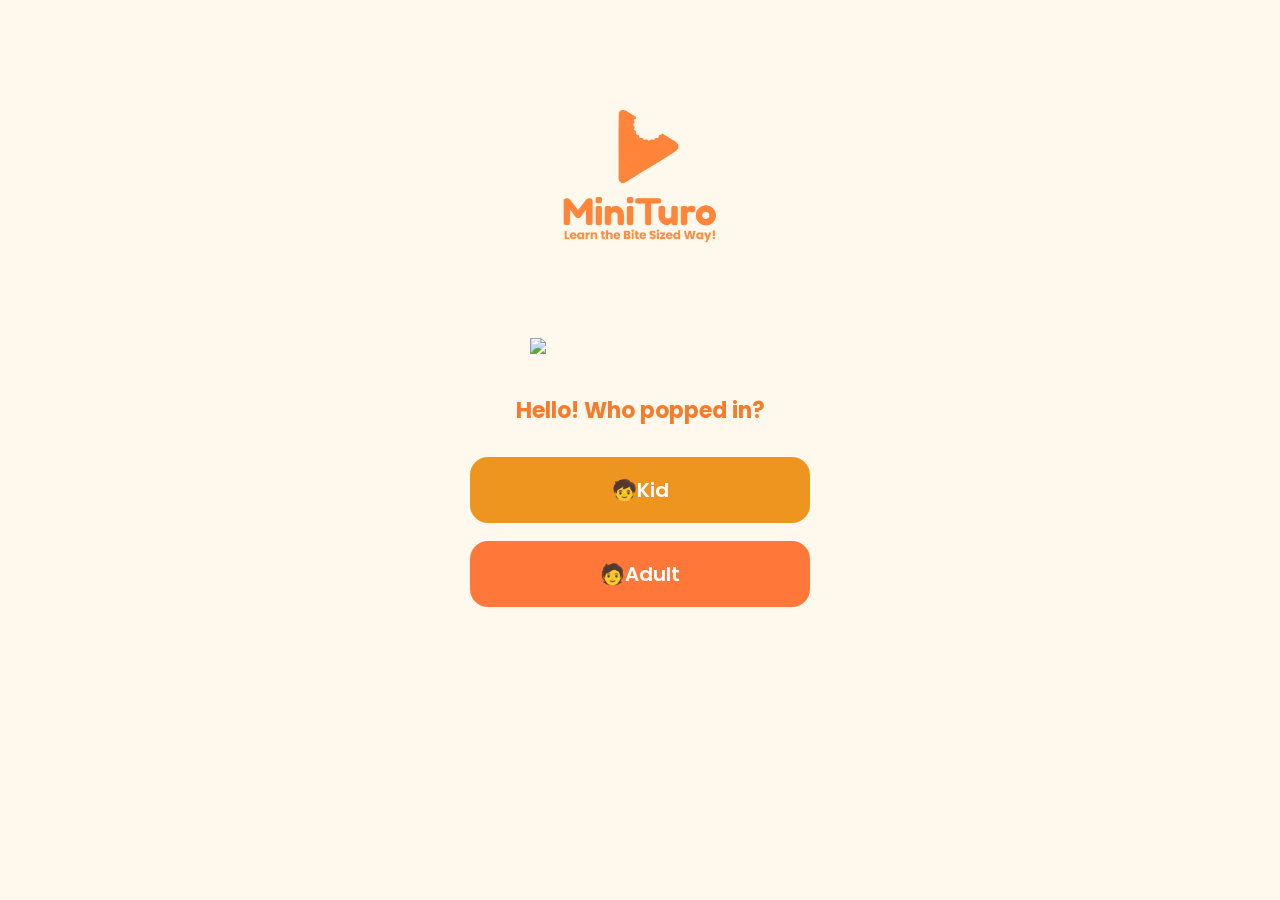
==== index.html @ 5e732290 "project added" ====
<!DOCTYPE html>
<html lang="en">
<head>
<meta charset="UTF-8" />
<meta name="viewport" content="width=device-width, initial-scale=1.0" />
<title>MiniTuro</title>

<link href="https://fonts.googleapis.com/css2?family=Poppins:wght@400;600;700&display=swap" rel="stylesheet">
<link rel="stylesheet" href="https://cdnjs.cloudflare.com/ajax/libs/font-awesome/6.5.1/css/all.min.css">

<style>

*{
  margin:0;
  padding:0;
  box-sizing:border-box;
  font-family:'Poppins', sans-serif;
}

body{
  background:#fff9ed;
  display:flex;
  justify-content:center;
  align-items:center;
  min-height:100vh;
}

/* Phone Container */
.phone{
  width:390px;
  height:844px;
  background:#fff9ed;
  display:flex;
  flex-direction:column;
  align-items:center;
  padding:30px 25px;
  position:relative;
}

/* Logo */
.logo{
  width:160px;
  margin-top:20px;
}

/* Bitsy */
.bitsy{
  width:220px;
  margin:60px 0 40px 0;
}

/* Greeting Text */
.greeting{
  font-size:22px;
  font-weight:700;
  color:#F57C2C;
  margin-bottom:30px;
  text-align:center;
}

/* Buttons */
.btn-main{
  width:100%;
  padding:18px;
  border:none;
  border-radius:18px;
  font-size:20px;
  font-weight:600;
  cursor:pointer;
  margin-bottom:18px;
  transition:0.3s ease;
}

.kid{
  background:#ee9520;
  color:white;
}

.adult{
  background:#ff7839;
  color:white;
}

/* Popup Overlay */
.overlay{
  position:fixed;
  top:0;
  left:0;
  width:100%;
  height:100%;
  background:rgba(0,0,0,0.45);
  display:none;
  justify-content:center;
  align-items:center;
  z-index:1000;
}

/* Popup Sign In Box */
.popup-box{
  background:white;
  width:330px;
  padding:30px 25px;
  border-radius:20px;
  box-shadow:0 10px 30px rgba(0,0,0,0.15);
  animation:fadeIn 0.3s ease;
}

.form-title{
  text-align:center;
  margin-bottom:20px;
  color:#F57C2C;
}

/* Input Styling */
.input-group{
  position:relative;
  margin-bottom:20px;
}

.input-group i{
  position:absolute;
  left:10px;
  top:50%;
  transform:translateY(-50%);
  color:#F57C2C;
}

.input-group input{
  width:100%;
  padding:12px 12px 12px 35px;
  border-radius:10px;
  border:1px solid #ddd;
  outline:none;
}

.input-group label{
  display:none;
}

/* Sign In Button */
.btn-submit{
  width:100%;
  padding:12px;
  border:none;
  border-radius:12px;
  background:#F57C2C;
  color:white;
  font-weight:600;
  cursor:pointer;
}

.btn-submit:hover{
  background:#e56f22;
}

.close-btn{
  text-align:center;
  margin-top:15px;
  font-size:14px;
  color:#888;
  cursor:pointer;
}

@keyframes fadeIn{
  from{transform:scale(0.9); opacity:0;}
  to{transform:scale(1); opacity:1;}
}

</style>
</head>

<body>

<div class="phone">

  <img src="img/brandlogo.png" class="logo">
  <img src="img/bitsyneutral.gif" class="bitsy">
  <div class="greeting">Hello! Who popped in?</div>

  <button class="btn-main kid" onclick="openPopup()">🧒Kid</button>
  <button class="btn-main adult" onclick="location.href='intro.html'">
  🧑Adult
  </button>

</div>

<!-- Popup Sign In -->
<div class="overlay" id="popupOverlay">
  <div class="popup-box">

    <h1 class="form-title">Parent Sign In</h1>

    <p style="font-size:14px; text-align:center; margin-bottom:20px; color:#555;">
      For a safe learning experience, please sign in as a parent or guardian first.
    </p>

    <form method="get" action="intro.html">
      
      <div class="input-group">
        <i class="fas fa-envelope"></i>
        <input type="email" name="email" placeholder="Email" required>
      </div>

      <div class="input-group">
        <i class="fas fa-lock"></i>
        <input type="password" name="password" placeholder="Password" required>
      </div>

      <input type="submit" class="btn-submit" value="Sign In">
    </form>

    <div class="close-btn" onclick="closePopup()">Cancel</div>

  </div>
</div>

<script>

function openPopup(){
  document.getElementById("popupOverlay").style.display = "flex";
}

function closePopup(){
  document.getElementById("popupOverlay").style.display = "none";
}

</script>

</body>
</html>
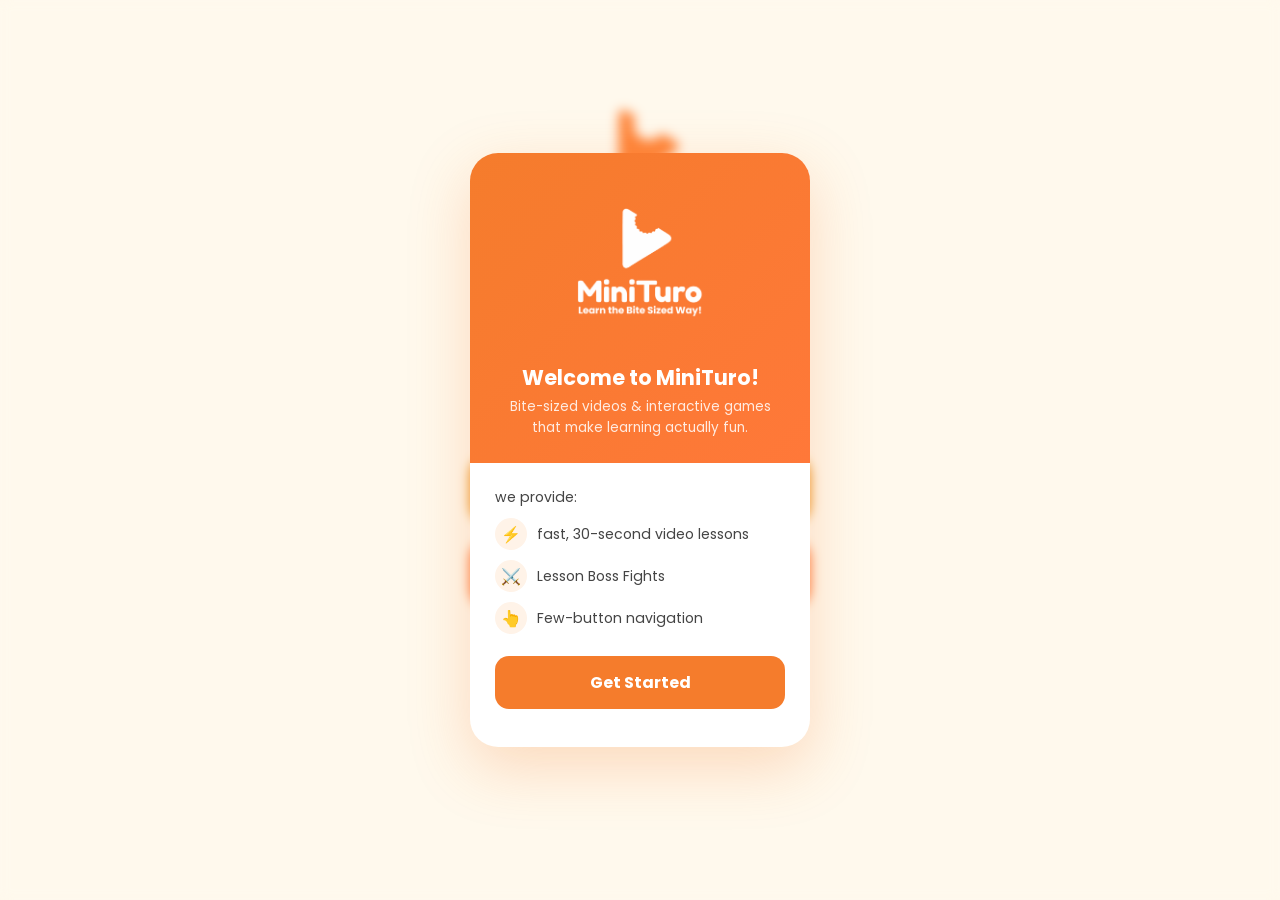
==== commit d2af13a7: "index html revisions that includes landing page and new logo" ====
--- a/index.html
+++ b/index.html
@@ -166,6 +166,134 @@
   to{transform:scale(1); opacity:1;}
 }
 
+/*-landing overlay-*/
+.landing-overlay{
+position: fixed;
+inset: 0;                          /* stretches it across the whole screen */
+backdrop-filter: blur(6px);        /* blurs the background behind the popup */
+display: none;                     /* hidden until JS shows it */
+justify-content: center;
+align-items: center;    
+}
+
+
+/* ── Landing Popup Box ── */
+.landing-popup {
+  background: white;
+  width: 340px;
+  border-radius: 28px;
+  overflow: hidden;
+  box-shadow: 0 20px 60px rgba(245, 124, 44, 0.25);
+  animation: popupIn 0.45s cubic-bezier(0.34, 1.56, 0.64, 1) both;
+}
+
+/* Coloured header band */
+.landing-popup .popup-header {
+  background: linear-gradient(135deg, #F57C2C, #ff7839);
+  padding: 30px 25px 25px;
+  text-align: center;
+  position: relative;
+}
+
+.landing-popup .popup-header img.popup-logo {
+  width: 130px;
+  margin-bottom: 12px;
+  /* ✏️ Replace src with your logo path */
+}
+
+/* Placeholder logo shown when no image */
+.logo-placeholder {
+  display: inline-block;
+  font-size: 1.6rem;
+  font-weight: 700;
+  color: white;
+  letter-spacing: -0.5px;
+  margin-bottom: 10px;
+}
+
+.landing-popup .popup-header h2 {
+  color: white;
+  font-size: 1.3rem;
+  font-weight: 700;
+  line-height: 1.3;
+  /* ✏️ REPLACE: Main headline */
+}
+
+.landing-popup .popup-header p {
+  color: rgba(255,255,255,0.85);
+  font-size: 0.85rem;
+  margin-top: 6px;
+  line-height: 1.5;
+  /* ✏️ REPLACE: Short subheadline */
+}
+
+/* Popup body */
+.landing-popup .popup-body {
+  padding: 24px 25px 28px;
+}
+
+/* Feature bullets */
+.features {
+  list-style: none;
+  margin-bottom: 22px;
+  display: flex;
+  flex-direction: column;
+  gap: 10px;
+}
+
+.features li {
+  display: flex;
+  align-items: center;
+  gap: 10px;
+  font-size: 0.88rem;
+  color: #444;
+}
+
+.features li .icon {
+  width: 32px;
+  height: 32px;
+  background: #fff3e8;
+  border-radius: 50%;
+  display: flex;
+  align-items: center;
+  justify-content: center;
+  flex-shrink: 0;
+  font-size: 1rem;
+}
+
+/* CTA Button */
+.btn-cta {
+  width: 100%;
+  padding: 14px;
+  border: none;
+  border-radius: 14px;
+  background: #F57C2C;
+  color: white;
+  font-size: 1rem;
+  font-weight: 700;
+  cursor: pointer;
+  transition: background 0.2s, transform 0.15s;
+  margin-bottom: 10px;
+  /* ✏️ REPLACE: Button label */
+}
+
+.btn-cta:hover {
+  background: #e56f22;
+  transform: translateY(-1px);
+}
+
+/* Secondary link */
+.btn-secondary {
+  display: block;
+  text-align: center;
+  color: #aaa;
+  font-size: 0.82rem;
+  cursor: pointer;
+  /* ✏️ REPLACE: e.g. "Maybe later" or "Skip for now" */
+}
+
+.btn-secondary:hover { color: #F57C2C; }
+
 </style>
 </head>
 
@@ -183,6 +311,48 @@
   </button>
 
 </div>
+
+<div class="landing-overlay" id="landingOverlay">
+  <div class="landing-popup">
+
+    <!-- Header -->
+    <div class="popup-header">
+
+      <!-- ✏️ OPTION A: use your logo image -->
+      <img src="img/whiteminituro.png" class="popup-logo" alt="MiniTuro">
+
+      <h2>Welcome to MiniTuro!</h2>
+      <p>Bite-sized videos & interactive games that make learning actually fun.</p>
+    </div>
+
+    <!-- Body -->
+    <div class="popup-body">
+
+      <!-- ✏️ Feature highlights — edit emoji + text, add/remove <li> as needed -->
+      <ul class="features">
+        <li>we provide:</li>
+        <li>
+          <span class="icon">⚡</span>
+          <span>fast, 30-second video lessons</span>
+        </li>
+        <li>
+          <span class="icon">⚔️</span>
+          <span>Lesson Boss Fights</span>
+        </li>
+        <li>
+          <span class="icon">👆</span>
+          <span>Few-button navigation</span>
+        </li>
+      </ul>
+
+      <!-- ✏️ Primary CTA — change onclick to wherever you want to send the user -->
+      <button class="btn-cta" onclick="closeLanding()">
+        Get Started 
+      </button>
+    </div>
+  </div>
+</div>
+
 
 <!-- Popup Sign In -->
 <div class="overlay" id="popupOverlay">
@@ -215,6 +385,14 @@
 </div>
 
 <script>
+ window.addEventListener('load', () => {
+    document.getElementById('landingOverlay').style.display = 'flex';
+  });
+
+  function closeLanding() {
+    document.getElementById('landingOverlay').style.display = 'none';
+  }
+
 
 function openPopup(){
   document.getElementById("popupOverlay").style.display = "flex";
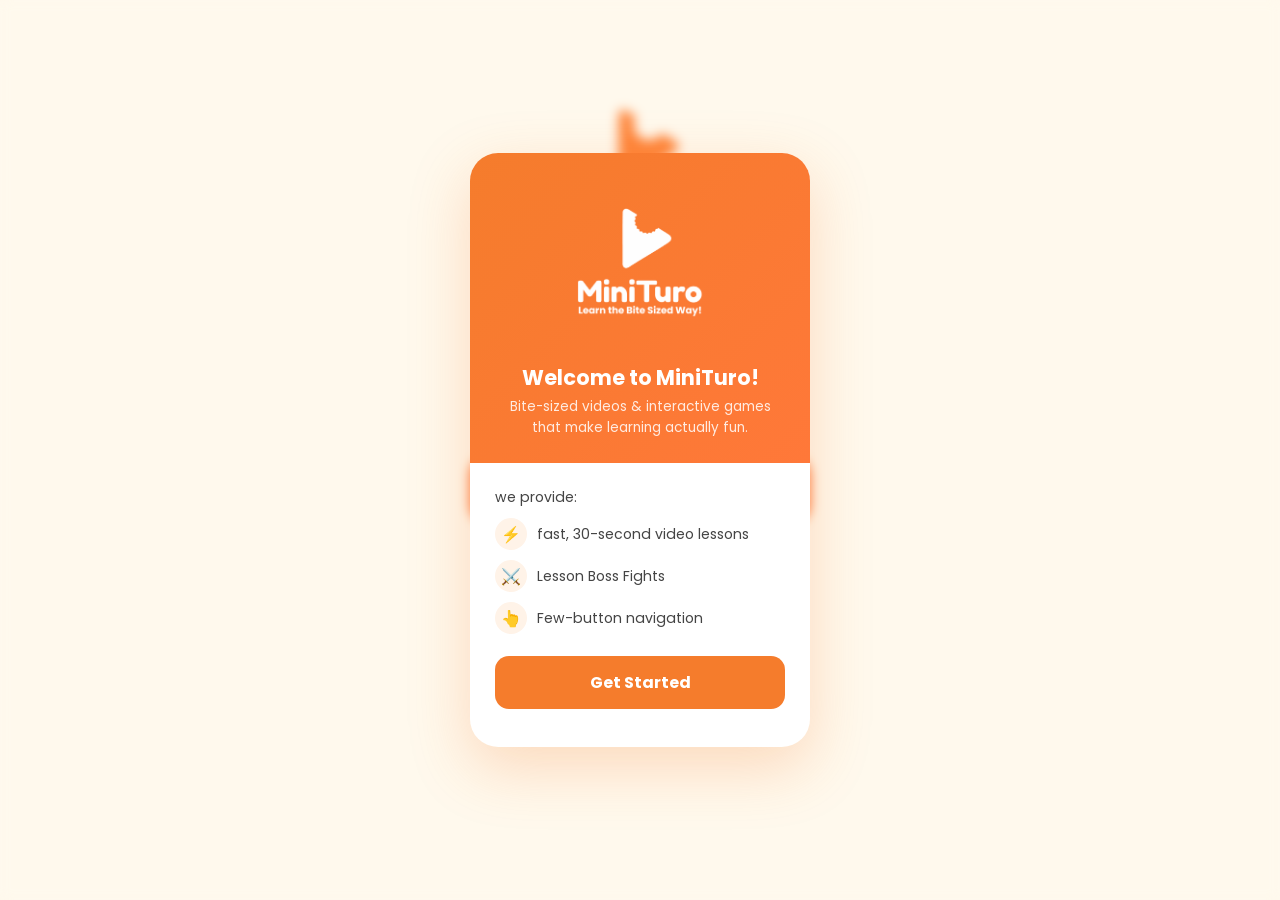
==== commit 16a6d018: "removed kid login" ====
--- a/index.html
+++ b/index.html
@@ -303,11 +303,10 @@
 
   <img src="img/brandlogo.png" class="logo">
   <img src="img/bitsyneutral.gif" class="bitsy">
-  <div class="greeting">Hello! Who popped in?</div>
-
-  <button class="btn-main kid" onclick="openPopup()">🧒Kid</button>
+  <div class="greeting">Ready to have fun?</div>
+
   <button class="btn-main adult" onclick="location.href='intro.html'">
-  🧑Adult
+  Play now
   </button>
 
 </div>
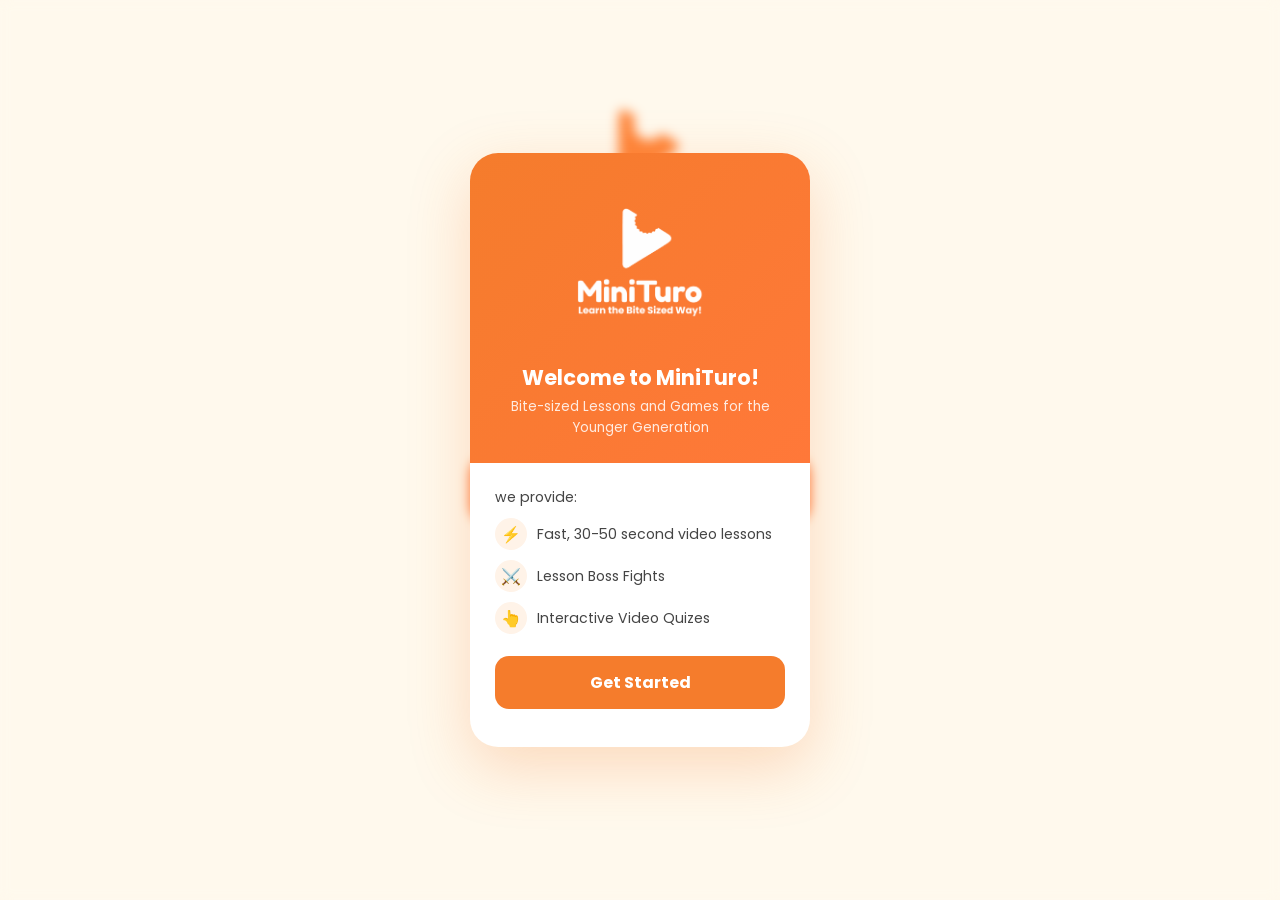
==== commit 418da335: "revisions" ====
--- a/index.html
+++ b/index.html
@@ -305,7 +305,7 @@
   <img src="img/bitsyneutral.gif" class="bitsy">
   <div class="greeting">Ready to have fun?</div>
 
-  <button class="btn-main adult" onclick="location.href='intro.html'">
+  <button class="btn-main adult" onclick="location.href='home.html'">
   Play now
   </button>
 
@@ -321,7 +321,7 @@
       <img src="img/whiteminituro.png" class="popup-logo" alt="MiniTuro">
 
       <h2>Welcome to MiniTuro!</h2>
-      <p>Bite-sized videos & interactive games that make learning actually fun.</p>
+      <p>Bite-sized Lessons and Games for the Younger Generation</p>
     </div>
 
     <!-- Body -->
@@ -332,7 +332,7 @@
         <li>we provide:</li>
         <li>
           <span class="icon">⚡</span>
-          <span>fast, 30-second video lessons</span>
+          <span>Fast, 30-50 second video lessons</span>
         </li>
         <li>
           <span class="icon">⚔️</span>
@@ -340,7 +340,7 @@
         </li>
         <li>
           <span class="icon">👆</span>
-          <span>Few-button navigation</span>
+          <span>Interactive Video Quizes</span>
         </li>
       </ul>
 
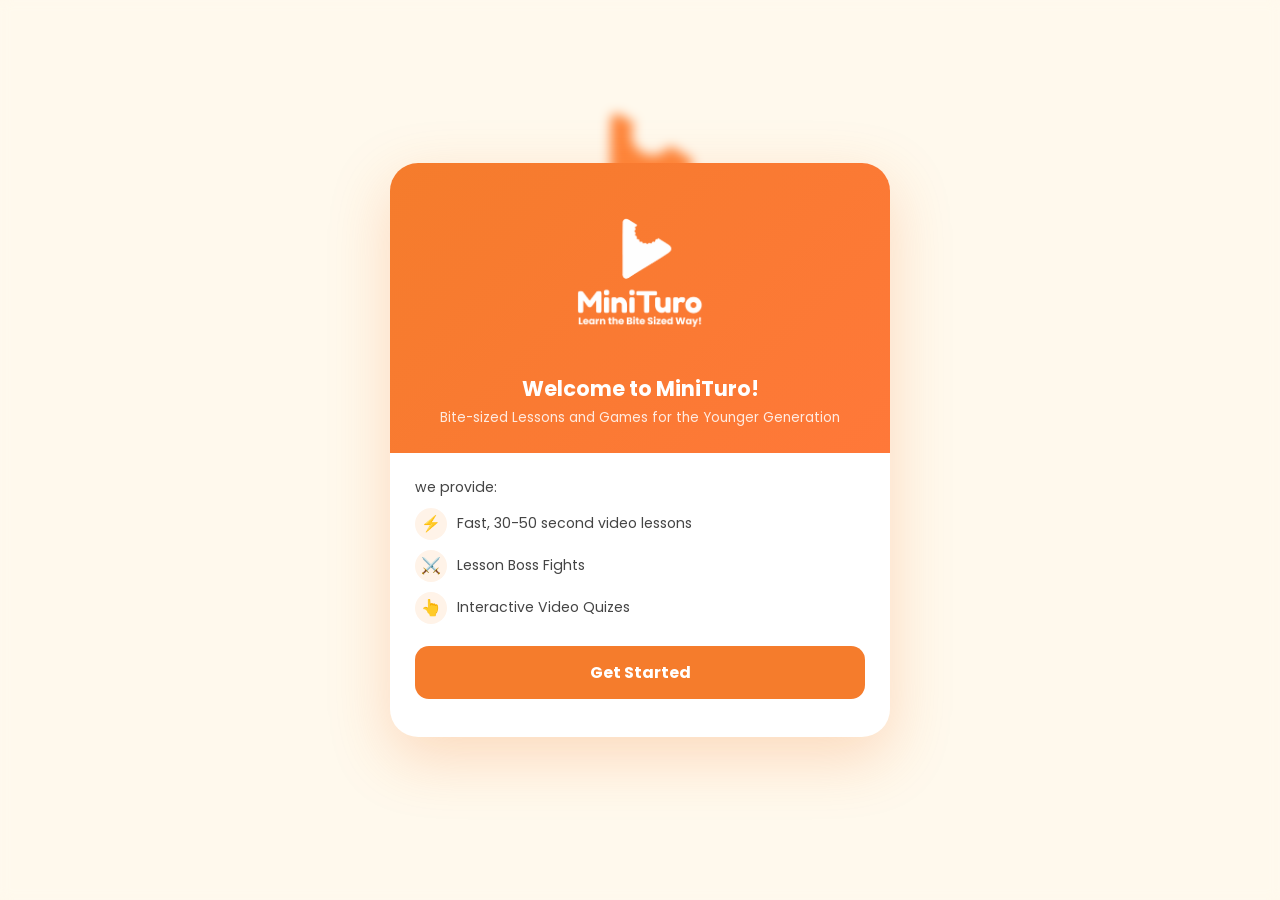
==== commit e07a38fe: "resize to ipad" ====
--- a/index.html
+++ b/index.html
@@ -27,8 +27,9 @@
 
 /* Phone Container */
 .phone{
-  width:390px;
-  height:844px;
+  width:100%;
+  max-width:390px;
+  min-height:100vh;
   background:#fff9ed;
   display:flex;
   flex-direction:column;
@@ -293,6 +294,42 @@
 }
 
 .btn-secondary:hover { color: #F57C2C; }
+
+/* iPad / Tablet */
+@media (min-width: 768px){
+
+  .phone{
+    max-width: 700px;
+    padding: 50px;
+  }
+
+  .logo{
+    width:220px;
+  }
+
+  .bitsy{
+    width:320px;
+    margin:50px 0;
+  }
+
+  .greeting{
+    font-size:36px;
+  }
+
+  .btn-main{
+    max-width:400px;
+    font-size:24px;
+    padding:22px;
+  }
+
+  .landing-popup{
+    width:500px;
+  }
+
+  .popup-box{
+    width:450px;
+  }
+}
 
 </style>
 </head>
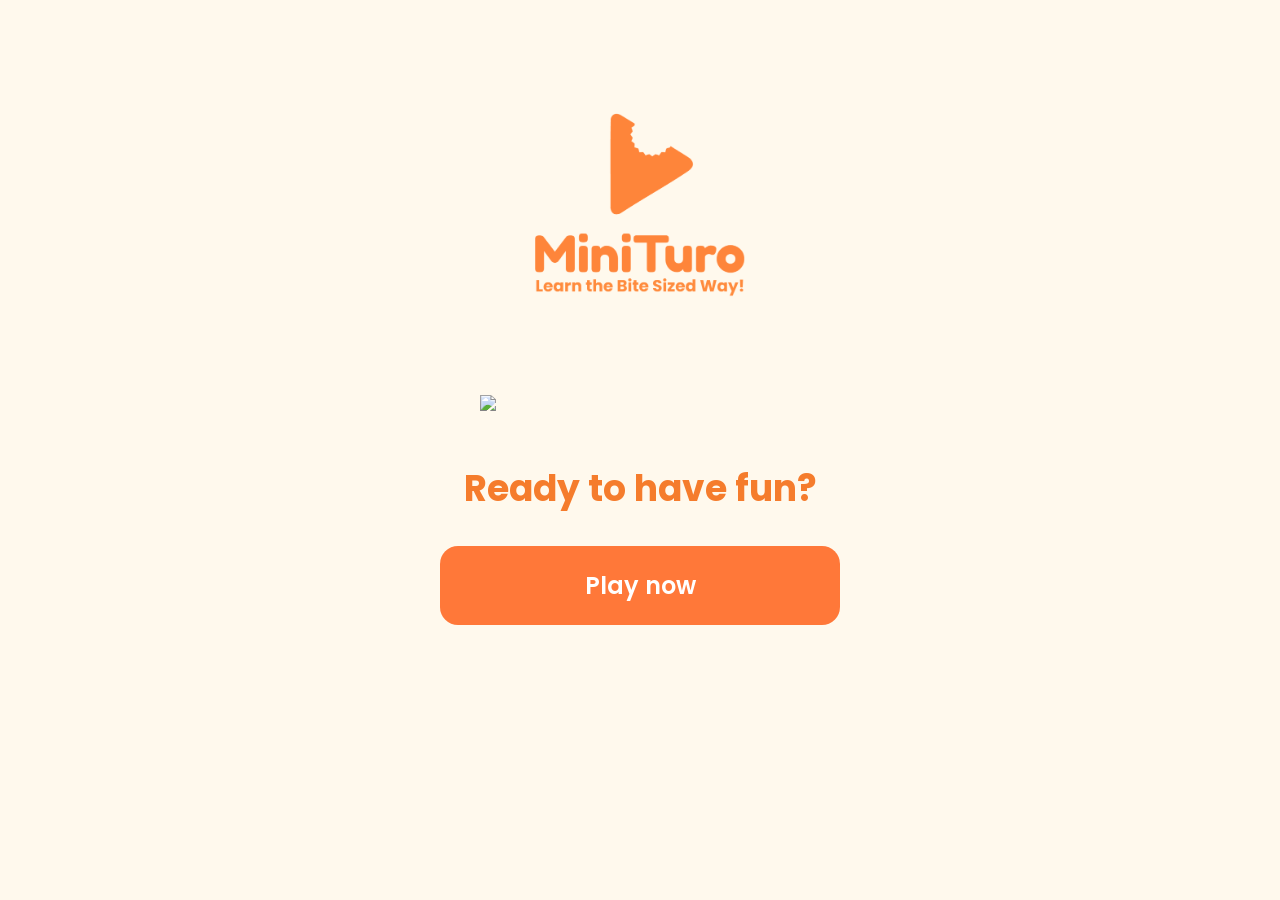
==== commit 558f2f76: "remove popup" ====
--- a/index.html
+++ b/index.html
@@ -348,46 +348,7 @@
 
 </div>
 
-<div class="landing-overlay" id="landingOverlay">
-  <div class="landing-popup">
-
-    <!-- Header -->
-    <div class="popup-header">
-
-      <!-- ✏️ OPTION A: use your logo image -->
-      <img src="img/whiteminituro.png" class="popup-logo" alt="MiniTuro">
-
-      <h2>Welcome to MiniTuro!</h2>
-      <p>Bite-sized Lessons and Games for the Younger Generation</p>
-    </div>
-
-    <!-- Body -->
-    <div class="popup-body">
-
-      <!-- ✏️ Feature highlights — edit emoji + text, add/remove <li> as needed -->
-      <ul class="features">
-        <li>we provide:</li>
-        <li>
-          <span class="icon">⚡</span>
-          <span>Fast, 30-50 second video lessons</span>
-        </li>
-        <li>
-          <span class="icon">⚔️</span>
-          <span>Lesson Boss Fights</span>
-        </li>
-        <li>
-          <span class="icon">👆</span>
-          <span>Interactive Video Quizes</span>
-        </li>
-      </ul>
-
-      <!-- ✏️ Primary CTA — change onclick to wherever you want to send the user -->
-      <button class="btn-cta" onclick="closeLanding()">
-        Get Started 
-      </button>
-    </div>
-  </div>
-</div>
+
 
 
 <!-- Popup Sign In -->
